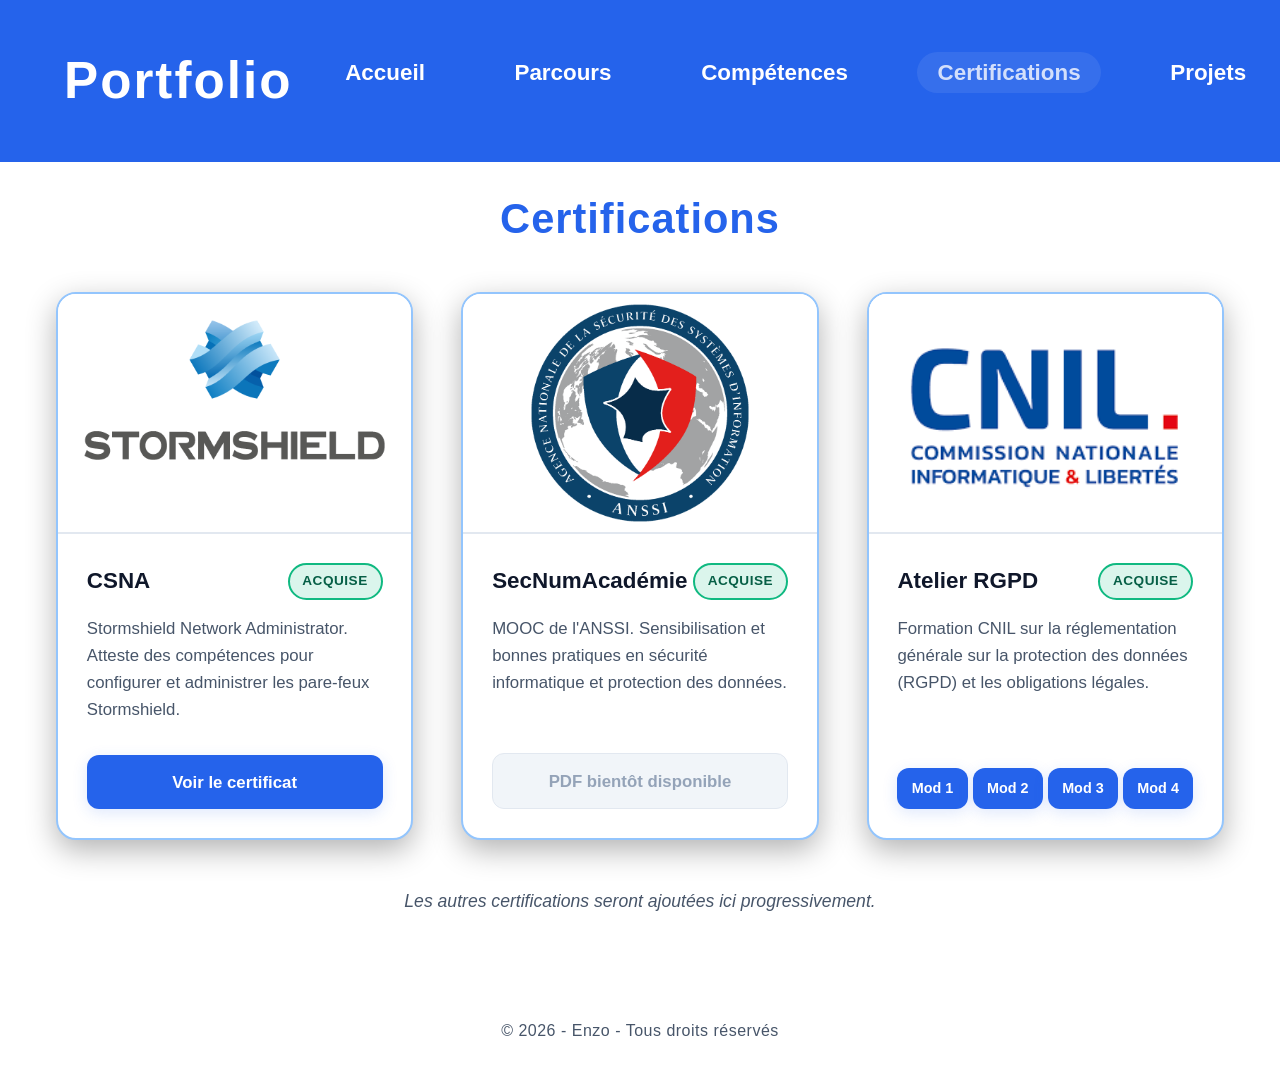
==== certifications.html @ aef483da "feat: implement portfolio structure with new CSS styles, project pages, and asset integration" ====
<!DOCTYPE html>
<html lang="fr">
<head>
    <meta charset="UTF-8">
    <meta name="viewport" content="width=device-width, initial-scale=1.0">
    <title>Certifications - Portfolio Enzo</title>
    <link href="https://cdn.jsdelivr.net/npm/bootstrap@5.3.3/dist/css/bootstrap.min.css" rel="stylesheet">
    <link rel="stylesheet" href="css/global.css">
    <link rel="stylesheet" href="css/certifications.css">
</head>
<body>
    <header>
        <div class="logo"><a href="index.html" style="color: inherit; text-decoration: none;">Portfolio</a></div>
        <div class="menu-toggle" id="mobile-menu">
            <span class="bar"></span>
            <span class="bar"></span>
            <span class="bar"></span>
        </div>
        <nav class="nav-links">
            <ul>
                <li><a href="index.html">Accueil</a></li>
                <li><a href="parcours.html">Parcours</a></li>
                <li><a href="competences.html">Compétences</a></li>
                <li><a href="certifications.html" class="active">Certifications</a></li>
                <li><a href="projets.html">Projets</a></li>
                <li><a href="documentation.html">Documentation</a></li>
            </ul>
        </nav>
    </header>

    <main>
        <section class="certifications-section">
            <h1 class="certif-title">Certifications</h1>

            <div class="certifications-grid">
                <!-- CSNA -->
                <div class="certif-card certif-card--stormshield">
                    <div class="certif-img-wrapper">
                        <img src="images/certif-csna.png" alt="Aperçu certification CSNA" class="certif-img" onerror="this.src='https://via.placeholder.com/400x250/ffffff/8d2cf7?text=Image+CSNA'">
                    </div>
                    <div class="certif-content">
                        <div class="certif-header">
                            <h2 class="certif-name">CSNA</h2>
                            <span class="certif-badge badge-success">Acquise</span>
                        </div>
                        <p class="certif-desc">Stormshield Network Administrator. Atteste des compétences pour configurer et administrer les pare-feux Stormshield.</p>
                        <a href="images/CSNA.pdf" class="certif-button" target="_blank" rel="noopener noreferrer">
                            Voir le certificat
                        </a>
                    </div>
                </div>

                <!-- ANSSI -->
                <div class="certif-card">
                    <div class="certif-img-wrapper">
                        <img src="images/certif-anssi.png" alt="Aperçu certification ANSSI SecNumAcadémie" class="certif-img" onerror="this.src='https://via.placeholder.com/400x250/f8fafc/2563eb?text=Image+ANSSI'">
                    </div>
                    <div class="certif-content">
                        <div class="certif-header">
                            <h2 class="certif-name">SecNumAcadémie</h2>
                            <span class="certif-badge badge-success">Acquise</span>
                        </div>
                        <p class="certif-desc">MOOC de l'ANSSI. Sensibilisation et bonnes pratiques en sécurité informatique et protection des données.</p>
                        <a href="#" class="certif-button button-disabled">PDF bientôt disponible</a>
                    </div>
                </div>

                <!-- CNIL -->
                <div class="certif-card">
                    <div class="certif-img-wrapper">
                        <img src="images/certif-cnil.png" alt="Aperçu certification CNIL RGPD" class="certif-img" onerror="this.src='https://via.placeholder.com/400x250/f8fafc/2563eb?text=Image+CNIL'">
                    </div>
                    <div class="certif-content">
                        <div class="certif-header">
                            <h2 class="certif-name">Atelier RGPD</h2>
                            <span class="certif-badge badge-success">Acquise</span>
                        </div>
                        <p class="certif-desc">Formation CNIL sur la réglementation générale sur la protection des données (RGPD) et les obligations légales.</p>
                        <div style="display: flex; gap: 5px; flex-wrap: wrap;">
                            <a href="images/CNIL_Module1.pdf" class="certif-button" style="flex: 1; padding: 10px 5px; font-size: 0.9em; text-align: center;" target="_blank">Mod 1</a>
                            <a href="images/CNIL_Module2.pdf" class="certif-button" style="flex: 1; padding: 10px 5px; font-size: 0.9em; text-align: center;" target="_blank">Mod 2</a>
                            <a href="images/CNIL_Module3.pdf" class="certif-button" style="flex: 1; padding: 10px 5px; font-size: 0.9em; text-align: center;" target="_blank">Mod 3</a>
                            <a href="images/CNIL_Module4.pdf" class="certif-button" style="flex: 1; padding: 10px 5px; font-size: 0.9em; text-align: center;" target="_blank">Mod 4</a>
                        </div>
                    </div>
                </div>
            </div>

            <p class="certif-note">Les autres certifications seront ajoutées ici progressivement.</p>
        </section>
    </main>

    <footer>
        <p class="copyright">© 2026 - Enzo - Tous droits réservés</p>
    </footer>

    <script src="https://cdn.jsdelivr.net/npm/bootstrap@5.3.3/dist/js/bootstrap.bundle.min.js"></script>
    <script src="js/script.js"></script>
</body>
</html>
---- css/global.css ----
:root {
    --primary-color: #2563eb;
    --primary-hover: #1d4ed8;
    --header-bg: #2563eb;
    --background-dark: #ffffff;
    --background-card: #ffffff;
    --text-main: #0f172a;
    --text-secondary: #475569;
    --text-light: #ffffff;
    --hover-color: #1e3a8a;
    --doc-button-color: #059669;
    --doc-button-hover: #047857;
    --footer-bg: #1e293b;
    --footer-color: #475569;
    --shadow: 0 10px 30px rgba(0, 0, 0, 0.05);
    --border-color: #e2e8f0;
    --card-border: #93c5fd; /* Even lighter blue (Blue 300) */
}

/* Reset */
* {
    box-sizing: border-box;
    margin: 0;
    padding: 0;
}

body {
    font-family: 'Arial', sans-serif;
    min-height: 100vh;
    background: var(--background-dark);
    color: var(--text-main);
    display: flex;
    flex-direction: column;
}

header {
    height: 18vh;
    min-height: 110px;
    width: 100%;
    background: var(--header-bg);
    color: #fff;
    display: flex;
    align-items: center;
    justify-content: flex-start;
    position: relative;
}

.logo {
    font-size: 3.2rem;
    font-weight: bold;
    margin-left: 5vw;
    flex-shrink: 0;
    color: #fff;
    letter-spacing: 2px;
}

.logo a {
    font-weight: bold;
}

nav.nav-links {
    flex: 1;
    display: flex;
    justify-content: flex-end;
    align-items: center;
}

nav.nav-links ul {
    display: flex;
    list-style: none;
    gap: 3rem;
    margin-right: 6vw;
}

/* Hamburger Menu Toggle */
.menu-toggle {
    display: none;
    flex-direction: column;
    cursor: pointer;
    margin-right: 5vw;
    z-index: 1000;
}

.menu-toggle .bar {
    width: 25px;
    height: 3px;
    background-color: #fff;
    margin: 4px 0;
    transition: all 0.3s ease;
}

nav.nav-links a {
    color: #fff;
    text-decoration: none;
    font-weight: bold;
    font-size: 1.4rem;
    transition: color 0.2s, background 0.2s, border-radius 0.2s;
    padding: 0.5rem 1.3rem;
    border-radius: 30px;
}

nav.nav-links a.active,
nav.nav-links a:hover {
    color: #fff;
    opacity: 0.8;
    text-decoration: none;
    background: rgba(255, 255, 255, 0.1);
}

/* BOUTON DOCUMENTATION BAS DROITE */
/* Obsolete - moved to header */

@media (max-width: 600px) {
    header {
        flex-direction: row;
        height: 10vh;
        min-height: 80px;
        padding: 1rem 0;
        align-items: center;
        justify-content: space-between;
    }
    .logo {
        font-size: 2rem;
        margin-left: 1rem;
    }
    .menu-toggle {
        display: flex;
        margin-right: 1.5rem;
    }
    nav.nav-links {
        position: absolute;
        top: 10vh;
        right: 0;
        background-color: var(--header-bg);
        width: 100%;
        height: auto;
        display: none;
        flex-direction: column;
        align-items: center;
        padding-bottom: 2rem;
        box-shadow: 0 10px 15px rgba(0,0,0,0.5);
        z-index: 999;
    }
    nav.nav-links.active {
        display: flex;
    }
    nav.nav-links ul {
        flex-direction: column;
        margin-right: 0;
        gap: 2rem;
        text-align: center;
        width: 100%;
        padding-top: 1rem;
    }
    .menu-toggle.is-active .bar:nth-child(1) {
        transform: translateY(11px) rotate(45deg);
    }
    .menu-toggle.is-active .bar:nth-child(2) {
        opacity: 0;
    }
    .menu-toggle.is-active .bar:nth-child(3) {
        transform: translateY(-11px) rotate(-45deg);
    }
}

footer {
    width: 100%;
    background: transparent;
    text-align: center;
    z-index: 200;
    position: relative;
    margin-top: auto;
}

footer .copyright {
    color: var(--text-secondary);
    font-size: 1rem;
    padding: 1.5rem 0 1.2rem 0;
    letter-spacing: 0.5px;
}
---- css/certifications.css ----
/* Reset des styles de la section pour être indépendant */
.certifications-section {
    width: 100%;
    max-width: 1200px;
    margin: 0 auto;
    padding: 2rem 1rem 4rem 1rem;
}

.certif-title {
    text-align: center;
    color: var(--primary-color);
    margin-bottom: 3rem;
    font-size: 2.6rem;
    font-weight: bold;
    letter-spacing: 1px;
}

.certifications-grid {
    display: grid;
    grid-template-columns: repeat(auto-fit, minmax(320px, 1fr));
    gap: 3rem;
    justify-items: center;
}

/* Carte de certification professionnelle */
.certif-card {
    background: var(--background-card);
    border-radius: 20px;
    box-shadow: 0 10px 30px rgba(0, 0, 0, 0.3);
    display: flex;
    flex-direction: column;
    overflow: hidden;
    width: 100%;
    max-width: 400px;
    border: 2px solid var(--card-border);
    transition: transform 0.3s ease, box-shadow 0.3s ease, border-color 0.3s ease;
}

.certif-card:hover {
    transform: translateY(-8px) scale(1.02);
    box-shadow: 0 16px 60px rgba(37, 99, 235, 0.08);
    border-color: var(--primary-color);
}

/* Zone de l'image (Thumbnail) */
.certif-img-wrapper {
    width: 100%;
    height: 240px;
    background: var(--background-dark);
    overflow: hidden;
    position: relative;
    border-bottom: 2px solid var(--border-color);
}

.certif-img {
    width: 100%;
    height: 100%;
    object-fit: cover;
    object-position: top center;
    padding: 0;
    transition: transform 0.4s ease;
}

/* Style spécifique pour Stormshield (fond blanc et image entière) */
.certif-card--stormshield .certif-img-wrapper {
    background: #ffffff;
}

.certif-card--stormshield .certif-img {
    object-fit: contain;
    padding: 1rem;
}

.certif-card:hover .certif-img {
    transform: scale(1.05); /* Léger zoom au survol */
}

/* Contenu de la carte */
.certif-content {
    padding: 1.8rem;
    display: flex;
    flex-direction: column;
    flex: 1;
}

.certif-header {
    display: flex;
    justify-content: space-between;
    align-items: center;
    margin-bottom: 1rem;
}

.certif-name {
    font-size: 1.4rem;
    font-weight: 700;
    color: var(--text-main);
    margin: 0;
}

/* Badges de statut */
.certif-badge {
    padding: 0.4rem 0.8rem;
    border-radius: 50px;
    font-size: 0.85rem;
    font-weight: 600;
    text-transform: uppercase;
    letter-spacing: 0.5px;
}

.badge-success {
    background: rgba(16, 185, 129, 0.15); /* Slightly darker/vibrant background */
    color: #065f46; /* Deep green for better contrast */
    border: 2px solid #10b981; /* Thicker and more visible border */
}

.badge-pending {
    background: rgba(243, 156, 18, 0.15);
    color: #f39c12;
    border: 1px solid rgba(243, 156, 18, 0.3);
}

.certif-desc {
    color: var(--text-secondary);
    font-size: 1.05rem;
    line-height: 1.6;
    margin-bottom: 2rem;
    flex: 1;
}

/* Bouton principal de la carte */
.certif-button {
    display: inline-block;
    width: 100%;
    padding: 0.9rem;
    border-radius: 12px;
    text-align: center;
    font-weight: bold;
    font-size: 1.05rem;
    color: #fff;
    background: var(--primary-color); /* Professional blue */
    text-decoration: none;
    transition: background 0.3s ease, transform 0.2s ease;
    box-shadow: 0 4px 15px rgba(37, 99, 235, 0.15);
}

.certif-button:hover {
    background: var(--primary-hover);
    color: #fff;
    transform: translateY(-2px);
    box-shadow: 0 6px 20px rgba(37, 99, 235, 0.2);
}

.certif-button:active {
    transform: translateY(0);
}

.button-disabled {
    background: #f1f5f9;
    color: #94a3b8;
    box-shadow: none;
    cursor: not-allowed;
    border: 1px solid #e2e8f0;
}

.button-disabled:hover {
    background: #f1f5f9;
    color: #94a3b8;
    transform: none;
    box-shadow: none;
}

/* Note de bas de page */
.certif-note {
    text-align: center;
    color: var(--text-secondary);
    margin-top: 3rem;
    font-size: 1.1rem;
    font-style: italic;
}

/* Responsive */
@media (max-width: 768px) {
    .certifications-grid {
        grid-template-columns: 1fr;
        gap: 2rem;
    }
    
    .certif-card {
        max-width: 100%;
    }
    
    .certif-img-wrapper {
        height: 200px;
    }
}
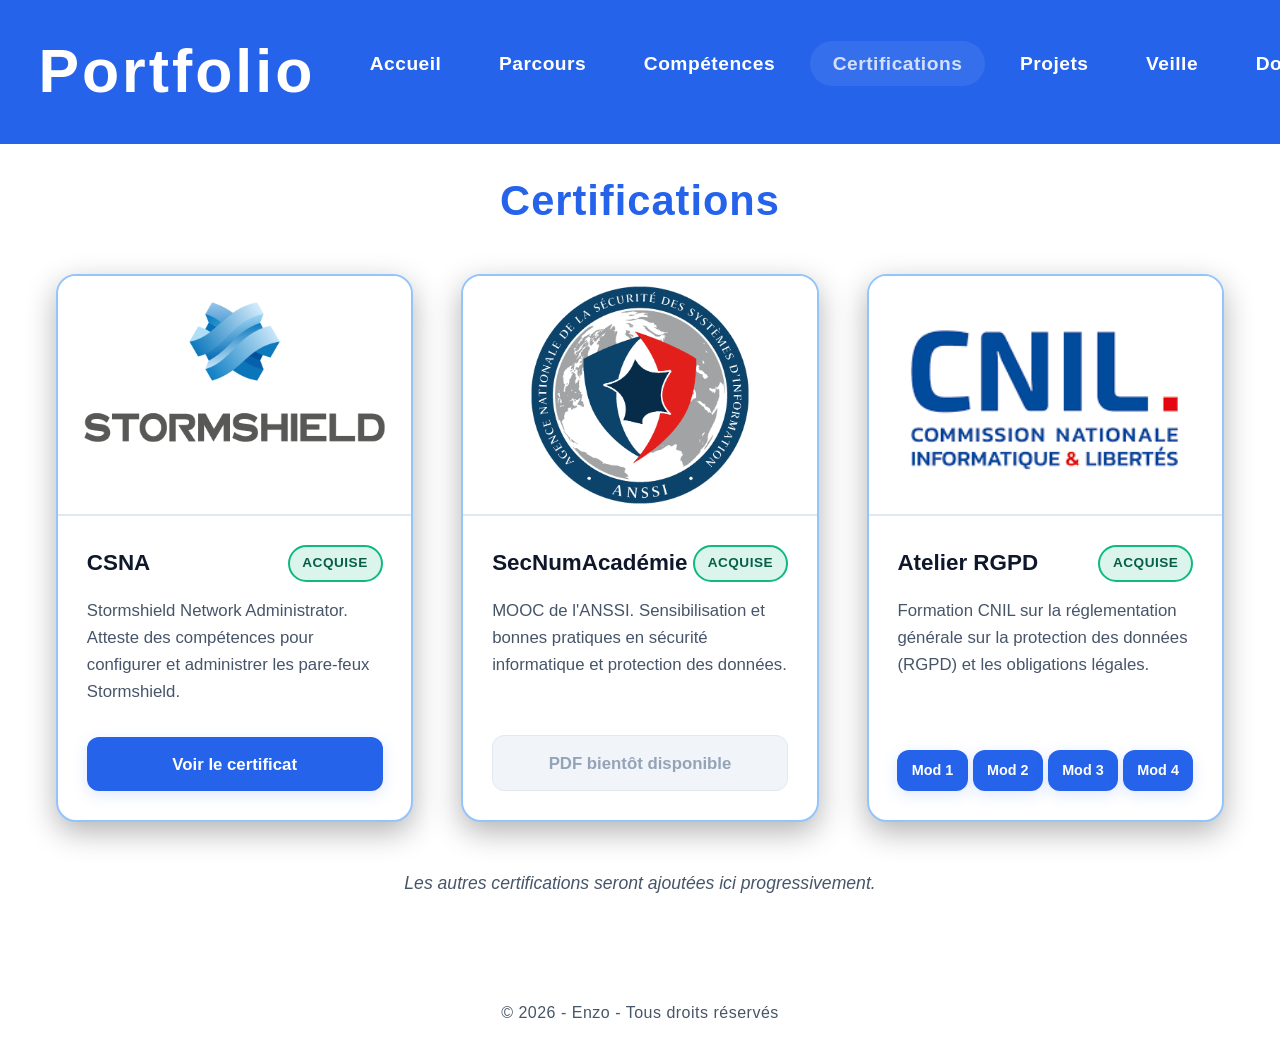
==== commit beae2b68: "1.0" ====
--- a/certifications.html
+++ b/certifications.html
@@ -23,6 +23,7 @@
                 <li><a href="competences.html">Compétences</a></li>
                 <li><a href="certifications.html" class="active">Certifications</a></li>
                 <li><a href="projets.html">Projets</a></li>
+                <li><a href="veille.html">Veille</a></li>
                 <li><a href="documentation.html">Documentation</a></li>
             </ul>
         </nav>
--- a/css/global.css
+++ b/css/global.css
@@ -34,8 +34,8 @@
 }
 
 header {
-    height: 18vh;
-    min-height: 110px;
+    height: auto;
+    min-height: 144px;
     width: 100%;
     background: var(--header-bg);
     color: #fff;
@@ -43,15 +43,16 @@
     align-items: center;
     justify-content: flex-start;
     position: relative;
+    padding: 1.4rem 0;
 }
 
 .logo {
-    font-size: 3.2rem;
+    font-size: 3.8rem;
     font-weight: bold;
-    margin-left: 5vw;
+    margin-left: 3vw;
     flex-shrink: 0;
     color: #fff;
-    letter-spacing: 2px;
+    letter-spacing: 3px;
 }
 
 .logo a {
@@ -68,8 +69,8 @@
 nav.nav-links ul {
     display: flex;
     list-style: none;
-    gap: 3rem;
-    margin-right: 6vw;
+    gap: 0.8rem;
+    margin-right: 3vw;
 }
 
 /* Hamburger Menu Toggle */
@@ -92,11 +93,12 @@
 nav.nav-links a {
     color: #fff;
     text-decoration: none;
-    font-weight: bold;
-    font-size: 1.4rem;
-    transition: color 0.2s, background 0.2s, border-radius 0.2s;
-    padding: 0.5rem 1.3rem;
-    border-radius: 30px;
+    font-weight: 600;
+    font-size: 1.2rem;
+    transition: all 0.2s ease;
+    padding: 0.75rem 1.4rem;
+    border-radius: 50px;
+    letter-spacing: 0.5px;
 }
 
 nav.nav-links a.active,
@@ -113,14 +115,14 @@
 @media (max-width: 600px) {
     header {
         flex-direction: row;
-        height: 10vh;
-        min-height: 80px;
+        height: auto;
+        min-height: 112px;
         padding: 1rem 0;
         align-items: center;
         justify-content: space-between;
     }
     .logo {
-        font-size: 2rem;
+        font-size: 2.6rem;
         margin-left: 1rem;
     }
     .menu-toggle {
